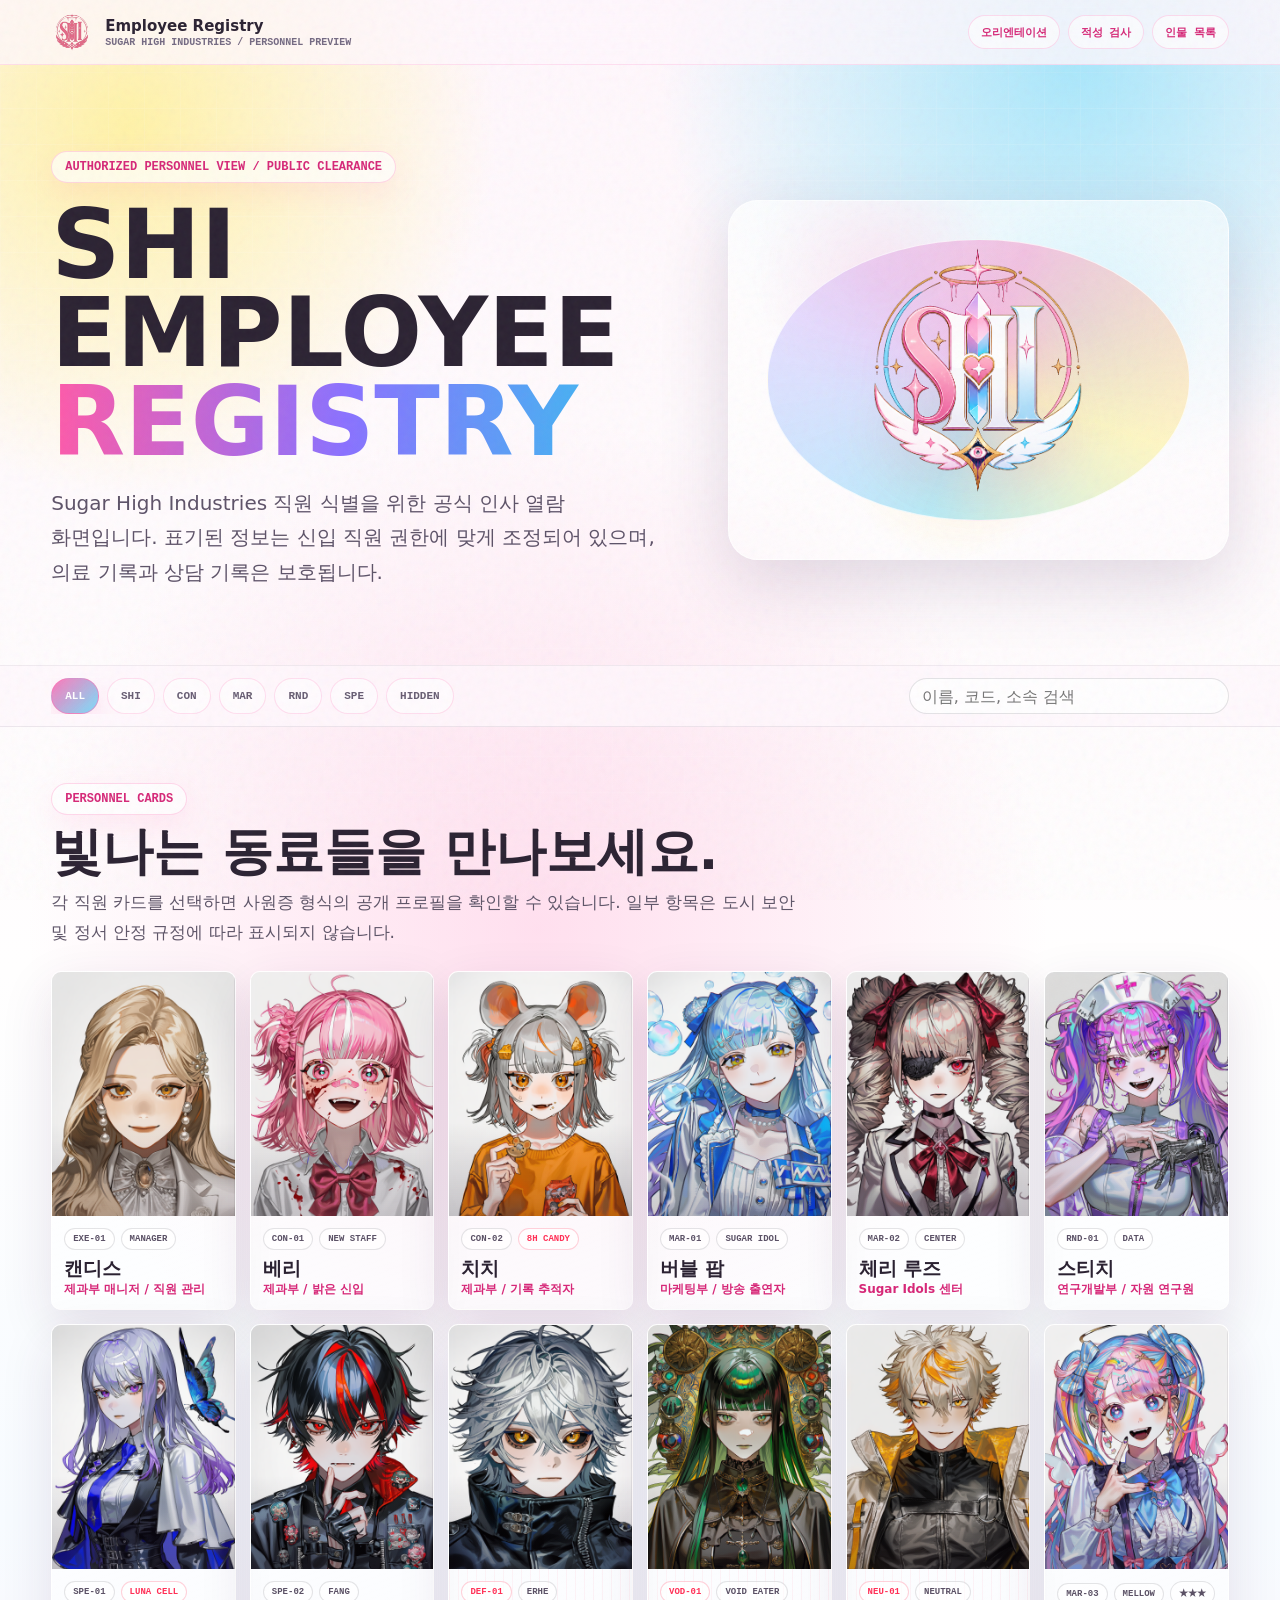
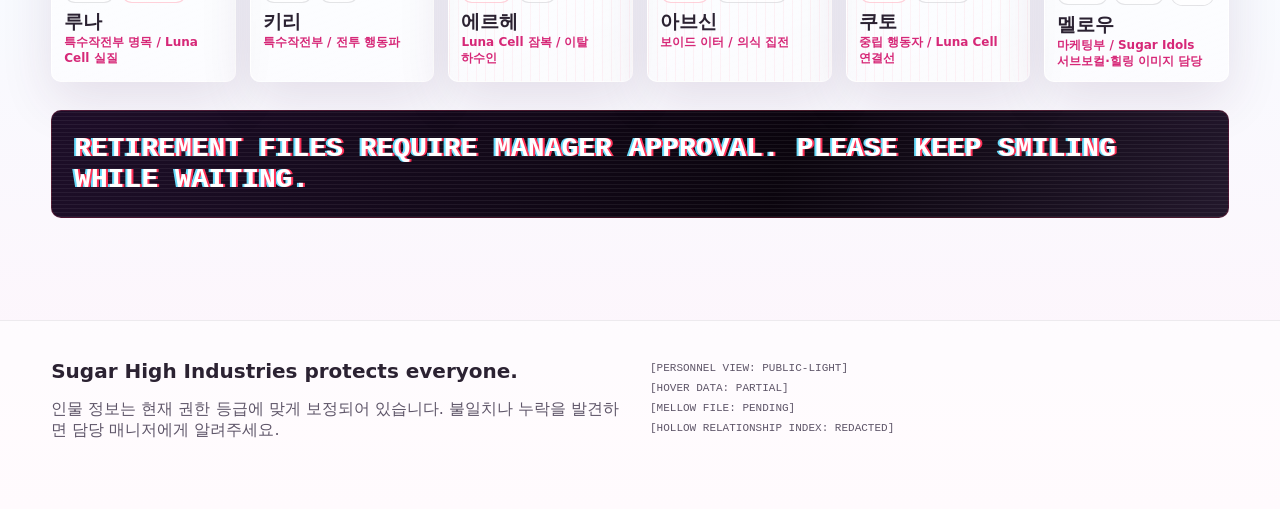
==== characters.html @ 4999ae50 "d d" ====
<!doctype html>
<html lang="ko">
<head>
  <meta charset="utf-8" />
  <meta name="viewport" content="width=device-width, initial-scale=1" />
  <title>COSMIC SUGAR | Employee Registry</title>
  <style>
    @font-face {
      font-family: 'PyeongchangPeace';
      src: url('https://cdn.jsdelivr.net/gh/projectnoonnu/noonfonts_2206-02@1.0/PyeongChangPeace-Light.woff2') format('woff2');
      font-weight: 300;
      font-display: swap;
    }

    @font-face {
      font-family: 'PyeongchangPeace';
      src: url('https://cdn.jsdelivr.net/gh/projectnoonnu/noonfonts_2206-02@1.0/PyeongChangPeace-Bold.woff2') format('woff2');
      font-weight: 700;
      font-display: swap;
    }

    :root {
      --milk: #fff8fd;
      --paper: rgba(255,255,255,.74);
      --ink: #2b2232;
      --muted: #746a82;
      --pink: #ff72b6;
      --cyan: #66dafa;
      --lemon: #fff08a;
      --lav: #c7b3ff;
      --red: #ff3157;
      --void: #15091f;
      --green: #83b84b;
      --line: rgba(255,114,182,.24);
      --shadow: 0 22px 70px rgba(71, 37, 85, .16);
      --mono: "SFMono-Regular", Consolas, "Liberation Mono", monospace;
      --sans: "PyeongchangPeace", "Pretendard", "Noto Sans KR", "Segoe UI", system-ui, sans-serif;
    }

    * { box-sizing: border-box; }
    html { scroll-behavior: smooth; }

    body {
      margin: 0;
      min-width: 320px;
      color: var(--ink);
      font-family: var(--sans);
      font-weight: 300;
      background:
        radial-gradient(circle at 10% 6%, rgba(255,240,138,.74), transparent 23rem),
        radial-gradient(circle at 84% 3%, rgba(102,218,250,.56), transparent 26rem),
        radial-gradient(circle at 42% 44%, rgba(255,114,182,.22), transparent 32rem),
        linear-gradient(180deg, #fff7fc 0%, #fffefe 46%, #f7fbff 72%, #fff4fb 100%);
      overflow-x: hidden;
    }

    body::before {
      content: "";
      position: fixed;
      inset: 0;
      z-index: 0;
      pointer-events: none;
      opacity: .22;
      background-image:
        linear-gradient(rgba(255,255,255,.5) 1px, transparent 1px),
        linear-gradient(90deg, rgba(255,255,255,.44) 1px, transparent 1px);
      background-size: 36px 36px;
      mask-image: linear-gradient(to bottom, transparent, #000 12%, #000 88%, transparent);
    }

    body::after {
      content: "";
      position: fixed;
      inset: 0;
      z-index: 50;
      pointer-events: none;
      opacity: .045;
      background-image: url("data:image/svg+xml,%3Csvg viewBox='0 0 160 160' xmlns='http://www.w3.org/2000/svg'%3E%3Cfilter id='n'%3E%3CfeTurbulence type='fractalNoise' baseFrequency='.86' numOctaves='3' stitchTiles='stitch'/%3E%3C/filter%3E%3Crect width='100%25' height='100%25' filter='url(%23n)'/%3E%3C/svg%3E");
    }

    a { color: inherit; text-decoration: none; }
    button, input { font: inherit; }

    .shell {
      position: relative;
      z-index: 1;
      min-height: 100vh;
    }

    .topbar {
      position: sticky;
      top: 0;
      z-index: 20;
      display: flex;
      align-items: center;
      justify-content: space-between;
      gap: 18px;
      min-height: 64px;
      padding: 11px clamp(18px, 4vw, 56px);
      border-bottom: 1px solid rgba(255,114,182,.18);
      background: rgba(255,248,253,.78);
      backdrop-filter: blur(18px);
    }

    .brand {
      display: flex;
      align-items: center;
      gap: 12px;
      min-width: 0;
    }

    .brand img {
      width: 42px;
      height: 42px;
      object-fit: contain;
      flex: 0 0 auto;
    }

    .brand strong {
      display: block;
      font-size: 15px;
      font-weight: 700;
    }

    .brand small {
      display: block;
      margin-top: 2px;
      color: var(--muted);
      font-family: var(--mono);
      font-size: 10px;
      font-weight: 800;
    }

    .nav {
      display: flex;
      align-items: center;
      gap: 8px;
    }

    .nav a {
      display: inline-flex;
      align-items: center;
      min-height: 34px;
      padding: 0 12px;
      border: 1px solid rgba(255,114,182,.24);
      border-radius: 999px;
      background: rgba(255,255,255,.62);
      color: #d62878;
      font-family: var(--mono);
      font-size: 11px;
      font-weight: 900;
      white-space: nowrap;
    }

    .hero {
      padding: clamp(44px, 7vw, 86px) clamp(18px, 4vw, 56px) clamp(28px, 5vw, 56px);
    }

    .inner {
      width: min(1220px, 100%);
      margin: 0 auto;
    }

    .hero-grid {
      display: grid;
      grid-template-columns: minmax(0, 1.1fr) minmax(260px, .9fr);
      align-items: center;
      gap: clamp(28px, 5vw, 76px);
    }

    .eyebrow {
      display: inline-flex;
      align-items: center;
      width: fit-content;
      padding: 8px 13px;
      border: 1px solid rgba(255,114,182,.28);
      border-radius: 999px;
      background: rgba(255,255,255,.7);
      color: #d62878;
      font-family: var(--mono);
      font-size: 12px;
      font-weight: 900;
      box-shadow: 0 10px 30px rgba(255,114,182,.12);
    }

    h1 {
      margin: 18px 0 14px;
      max-width: 780px;
      font-size: clamp(44px, 7.6vw, 96px);
      line-height: .92;
      letter-spacing: 0;
      text-transform: uppercase;
      font-weight: 700;
    }

    h1 span {
      display: block;
      color: transparent;
      background: linear-gradient(92deg, #ff5aa8, #8a71ff 48%, #2fc8ee);
      -webkit-background-clip: text;
      background-clip: text;
    }

    .hero-copy {
      max-width: 720px;
      color: #5d5268;
      font-size: clamp(16px, 1.8vw, 20px);
      line-height: 1.72;
      word-break: keep-all;
    }

    .registry-stamp {
      position: relative;
      min-height: 360px;
      display: grid;
      place-items: center;
      border: 1px solid rgba(255,255,255,.74);
      border-radius: 30px;
      background:
        linear-gradient(160deg, rgba(255,255,255,.72), rgba(255,255,255,.34)),
        radial-gradient(circle at 30% 20%, rgba(255,114,182,.42), transparent 28%),
        radial-gradient(circle at 70% 34%, rgba(102,218,250,.42), transparent 30%),
        radial-gradient(circle at 45% 70%, rgba(255,240,138,.52), transparent 30%);
      box-shadow: var(--shadow);
      overflow: hidden;
    }

    .registry-stamp::before {
      content: "";
      position: absolute;
      inset: 38px;
      border: 1px solid rgba(255,255,255,.76);
      border-radius: 50%;
      background: conic-gradient(from 20deg, rgba(255,114,182,.4), rgba(255,240,138,.5), rgba(102,218,250,.48), rgba(199,179,255,.42), rgba(255,114,182,.4));
      animation: spin 18s linear infinite;
    }

    @keyframes spin { to { transform: rotate(360deg); } }

    .registry-stamp img {
      position: relative;
      z-index: 2;
      width: min(270px, 78%);
      height: min(270px, 78%);
      object-fit: contain;
      filter: drop-shadow(0 20px 24px rgba(255,114,182,.22));
    }

    .controls-wrap {
      position: sticky;
      top: 64px;
      z-index: 18;
      padding: 12px clamp(18px, 4vw, 56px);
      border-top: 1px solid rgba(39,32,51,.06);
      border-bottom: 1px solid rgba(39,32,51,.08);
      background: rgba(255,248,253,.78);
      backdrop-filter: blur(18px);
    }

    .controls {
      width: min(1220px, 100%);
      margin: 0 auto;
      display: flex;
      align-items: center;
      justify-content: space-between;
      gap: 12px;
    }

    .filters {
      display: flex;
      gap: 8px;
      overflow-x: auto;
      scrollbar-width: none;
    }

    .filters::-webkit-scrollbar { display: none; }

    .filter {
      flex: 0 0 auto;
      min-height: 36px;
      padding: 0 13px;
      border: 1px solid rgba(255,114,182,.22);
      border-radius: 999px;
      background: rgba(255,255,255,.62);
      color: #675d73;
      font-family: var(--mono);
      font-size: 11px;
      font-weight: 900;
      cursor: pointer;
    }

    .filter.active {
      border-color: rgba(255,114,182,.54);
      background: linear-gradient(135deg, rgba(255,114,182,.95), rgba(102,218,250,.88));
      color: #fff;
      box-shadow: 0 12px 26px rgba(255,114,182,.18);
    }

    .search {
      width: min(320px, 34vw);
      min-height: 36px;
      padding: 0 12px;
      border: 1px solid rgba(39,32,51,.12);
      border-radius: 999px;
      background: rgba(255,255,255,.72);
      color: var(--ink);
      outline: none;
    }

    .directory {
      padding: clamp(28px, 5vw, 56px) clamp(18px, 4vw, 56px) clamp(70px, 8vw, 110px);
    }

    .section-title {
      width: min(1220px, 100%);
      margin: 0 auto 24px;
    }

    .section-title h2 {
      margin: 10px 0;
      font-size: clamp(30px, 4vw, 52px);
      line-height: 1.04;
      font-weight: 700;
    }

    .section-title p {
      max-width: 760px;
      margin: 0;
      color: #5f5669;
      font-size: 17px;
      line-height: 1.72;
      word-break: keep-all;
    }

    .grid {
      width: min(1220px, 100%);
      margin: 0 auto;
      display: grid;
      grid-template-columns: repeat(6, minmax(0, 1fr));
      gap: 14px;
    }

    .id-card {
      position: relative;
      display: block;
      min-height: 0;
      border: 1px solid rgba(255,255,255,.76);
      border-radius: 10px;
      background:
        linear-gradient(160deg, rgba(255,255,255,.75), rgba(255,255,255,.5)),
        radial-gradient(circle at 18% 12%, var(--aura), transparent 40%);
      box-shadow: 0 18px 52px rgba(71, 37, 85, .12);
      overflow: hidden;
      transition: transform .18s ease, box-shadow .18s ease, filter .18s ease;
      cursor: pointer;
    }

    .id-card:hover {
      transform: translateY(-4px);
      box-shadow: 0 28px 76px rgba(71, 37, 85, .17);
    }

    .id-card.hidden {
      display: none;
    }

    .photo {
      position: relative;
      width: 100%;
      aspect-ratio: 4 / 5.35;
      background: rgba(255,255,255,.45);
      overflow: hidden;
    }

    .photo img {
      width: 100%;
      height: 100%;
      object-fit: cover;
      object-position: center top;
      display: block;
    }

    .photo::after {
      content: "";
      position: absolute;
      inset: 0;
      border-right: 1px solid rgba(39,32,51,.08);
      background: linear-gradient(180deg, transparent 62%, rgba(20,9,30,.18));
      pointer-events: none;
    }

    .info {
      min-width: 0;
      padding: 12px;
      display: flex;
      flex-direction: column;
      gap: 8px;
    }

    .code-line {
      display: flex;
      flex-wrap: wrap;
      align-items: center;
      gap: 6px;
    }

    .badge {
      display: inline-flex;
      padding: 5px 8px;
      border: 1px solid rgba(39,32,51,.12);
      border-radius: 999px;
      background: rgba(255,255,255,.58);
      color: #5b5166;
      font-family: var(--mono);
      font-size: 9px;
      font-weight: 900;
    }

    .badge.warn {
      color: var(--red);
      border-color: rgba(255,49,87,.22);
      background: rgba(255,255,255,.68);
    }

    .name {
      margin: 0;
      font-size: 19px;
      line-height: 1.08;
      letter-spacing: 0;
      font-weight: 700;
    }

    .role {
      margin: -6px 0 0;
      color: #d62878;
      font-weight: 900;
      font-size: 12px;
      line-height: 1.35;
      word-break: keep-all;
    }

    .desc {
      display: none;
      margin: 0;
      color: #62586e;
      line-height: 1.62;
      word-break: keep-all;
    }

    .mini-grid {
      display: none;
    }

    .log {
      display: grid;
      gap: 3px;
      padding: 9px 10px;
      border: 1px solid rgba(39,32,51,.09);
      border-radius: 8px;
      background: rgba(255,255,255,.62);
      font-family: var(--mono);
      font-size: 10px;
      line-height: 1.45;
    }

    .log span {
      color: #81768d;
      font-weight: 900;
    }

    .log b {
      color: #51475c;
      font-weight: 800;
    }

    .secret {
      margin: 0;
      padding: 10px;
      border-radius: 8px;
      background: rgba(20,9,30,.86);
      color: #f8e7ff;
      font-family: var(--mono);
      font-size: 10px;
      line-height: 1.55;
      opacity: 0;
      transform: translateY(7px);
      transition: opacity .18s ease, transform .18s ease;
    }

    .id-card:hover .secret {
      opacity: 0;
    }

    .id-card[data-faction="vod"],
    .id-card[data-faction="def"],
    .id-card[data-faction="neu"] {
      background:
        linear-gradient(160deg, rgba(255,255,255,.72), rgba(255,255,255,.46)),
        repeating-linear-gradient(90deg, rgba(255,49,87,.11) 0 1px, transparent 1px 9px),
        radial-gradient(circle at 18% 12%, var(--aura), transparent 40%);
    }

    .id-card[data-faction="vod"]:hover {
      filter: saturate(.85) contrast(1.05);
    }

    .notice {
      width: min(1220px, 100%);
      margin: 28px auto 0;
      padding: 22px;
      border: 1px solid rgba(255,49,87,.2);
      border-radius: 10px;
      background:
        repeating-linear-gradient(0deg, rgba(255,255,255,.06) 0 1px, transparent 1px 4px),
        linear-gradient(110deg, #1d0e28, #0b050e 62%, #22172b);
      color: white;
      font-family: var(--mono);
      font-size: clamp(16px, 2.4vw, 28px);
      font-weight: 900;
      text-transform: uppercase;
      text-shadow: 2px 0 var(--red), -2px 0 var(--cyan);
    }

    .dialog-backdrop {
      position: fixed;
      inset: 0;
      z-index: 80;
      display: none;
      align-items: center;
      justify-content: center;
      padding: 20px;
      background: rgba(20,9,30,.46);
      backdrop-filter: blur(12px);
    }

    .dialog-backdrop.open {
      display: flex;
    }

    .employee-modal {
      position: relative;
      width: min(920px, 100%);
      max-height: min(860px, 92vh);
      display: grid;
      grid-template-columns: minmax(250px, .78fr) minmax(0, 1.22fr);
      border: 1px solid rgba(255,255,255,.72);
      border-radius: 16px;
      background:
        linear-gradient(160deg, rgba(255,255,255,.92), rgba(255,255,255,.72)),
        radial-gradient(circle at 18% 12%, var(--modal-aura, rgba(255,114,182,.28)), transparent 38%);
      box-shadow: 0 34px 110px rgba(20,9,30,.34);
      overflow: hidden;
    }

    .modal-photo {
      min-height: 560px;
      background: rgba(255,255,255,.42);
      overflow: hidden;
    }

    .modal-photo img {
      width: 100%;
      height: 100%;
      object-fit: cover;
      object-position: center top;
      display: block;
    }

    .modal-info {
      display: flex;
      flex-direction: column;
      gap: 14px;
      padding: clamp(22px, 4vw, 34px);
      overflow-y: auto;
    }

    .modal-name {
      margin: 0;
      font-size: clamp(38px, 6vw, 64px);
      line-height: .92;
      font-weight: 700;
    }

    .modal-role {
      color: #d62878;
      font-weight: 950;
      line-height: 1.45;
      word-break: keep-all;
    }

    .modal-desc,
    .modal-note {
      margin: 0;
      color: #5f5669;
      line-height: 1.7;
      word-break: keep-all;
    }

    .modal-note {
      padding: 13px;
      border: 1px solid rgba(39,32,51,.1);
      border-radius: 8px;
      background: rgba(255,255,255,.58);
      font-family: var(--mono);
      font-size: 11px;
    }

    .modal-close {
      position: absolute;
      top: 12px;
      right: 12px;
      z-index: 2;
      width: 36px;
      height: 36px;
      border: 1px solid rgba(39,32,51,.12);
      border-radius: 50%;
      background: rgba(255,255,255,.76);
      color: #d62878;
      font-weight: 950;
      cursor: pointer;
    }

    footer {
      padding: 38px clamp(18px, 4vw, 56px) 54px;
      border-top: 1px solid rgba(39,32,51,.08);
      background: rgba(255,255,255,.58);
      color: #5f5669;
    }

    .footer-inner {
      width: min(1220px, 100%);
      margin: 0 auto;
      display: grid;
      grid-template-columns: 1fr 1fr;
      gap: 20px;
    }

    .footer-inner strong {
      display: block;
      color: var(--ink);
      font-size: 20px;
      margin-bottom: 8px;
    }

    .fine {
      font-family: var(--mono);
      font-size: 11px;
      line-height: 1.8;
    }

    @media (max-width: 1100px) {
      .grid {
        grid-template-columns: repeat(4, minmax(0, 1fr));
      }
    }

    @media (max-width: 820px) {
      .hero-grid,
      .footer-inner {
        grid-template-columns: 1fr;
      }

      .registry-stamp {
        min-height: 300px;
      }

      .controls {
        display: grid;
      }

      .search {
        width: 100%;
      }

      .grid {
        grid-template-columns: repeat(3, minmax(0, 1fr));
      }

      .employee-modal {
        grid-template-columns: 1fr;
      }

      .modal-photo {
        min-height: 360px;
        max-height: 46vh;
      }
    }

    @media (max-width: 680px) {
      .topbar {
        padding-inline: 16px;
      }

      .nav {
        display: none;
      }

      .hero {
        padding-inline: 16px;
      }

      h1 {
        font-size: clamp(42px, 15vw, 70px);
      }

      .directory,
      .controls-wrap {
        padding-inline: 16px;
      }

      .grid {
        grid-template-columns: repeat(2, minmax(0, 1fr));
      }

      .photo {
        height: auto;
      }
    }
  </style>
</head>
<body>
  <div class="shell">
    <header class="topbar">
      <a class="brand" href="index.html#begin" aria-label="COSMIC SUGAR main portal">
        <img src="shi-logo-pink-transparent.png" alt="" />
        <span>
          <strong>Employee Registry</strong>
          <small>SUGAR HIGH INDUSTRIES / PERSONNEL PREVIEW</small>
        </span>
      </a>
      <nav class="nav" aria-label="Page navigation">
        <a href="index.html#begin">오리엔테이션</a>
        <a href="test.html">적성 검사</a>
        <a href="#directory">인물 목록</a>
      </nav>
    </header>

    <main>
      <section class="hero">
        <div class="inner hero-grid">
          <div>
            <div class="eyebrow">AUTHORIZED PERSONNEL VIEW / PUBLIC CLEARANCE</div>
            <h1>SHI EMPLOYEE <span>REGISTRY</span></h1>
            <p class="hero-copy">
              Sugar High Industries 직원 식별을 위한 공식 인사 열람 화면입니다.
              표기된 정보는 신입 직원 권한에 맞게 조정되어 있으며, 의료 기록과 상담 기록은 보호됩니다.
            </p>
          </div>
          <aside class="registry-stamp" aria-label="Registry seal">
            <img src="shi-logo-color-transparent.png" alt="Sugar High Industries emblem" />
          </aside>
        </div>
      </section>

      <section class="controls-wrap" aria-label="Character controls">
        <div class="controls">
          <div class="filters">
            <button class="filter active" data-filter="all">ALL</button>
            <button class="filter" data-filter="shi">SHI</button>
            <button class="filter" data-filter="con">CON</button>
            <button class="filter" data-filter="mar">MAR</button>
            <button class="filter" data-filter="rnd">RND</button>
            <button class="filter" data-filter="spe">SPE</button>
            <button class="filter" data-filter="hidden">HIDDEN</button>
          </div>
          <input class="search" id="search" type="search" placeholder="이름, 코드, 소속 검색" />
        </div>
      </section>

      <section class="directory" id="directory">
        <div class="section-title">
          <span class="eyebrow">PERSONNEL CARDS</span>
          <h2>빛나는 동료들을 만나보세요.</h2>
          <p>각 직원 카드를 선택하면 사원증 형식의 공개 프로필을 확인할 수 있습니다. 일부 항목은 도시 보안 및 정서 안정 규정에 따라 표시되지 않습니다.</p>
        </div>

        <div class="grid" id="characterGrid">
          <article class="id-card" data-filter-tags="shi exe manager" data-faction="shi" data-aura="rgba(255,114,182,.36)" data-note="공개 안내: 담당 직원의 복용, 임무, 컨디션을 확인하는 매니저입니다. 지나치게 친절하다고 느껴진다면 정상적인 첫인상입니다." style="--aura:rgba(255,114,182,.36)">
            <div class="photo"><img src="증명사진/캔디스.png" alt="캔디스 증명사진" /></div>
            <div class="info">
              <div class="code-line"><span class="badge">EXE-01</span><span class="badge">MANAGER</span></div>
              <h3 class="name">캔디스</h3>
              <p class="role">제과부 매니저 / 직원 관리</p>
              <p class="desc">완벽한 친절. 칭찬과 지시를 같은 목소리로 말하며, Candy 복용과 추출률을 항상 확인합니다.</p>
              <div class="mini-grid">
                <div class="log"><span>FIRST HOOK</span><b>너무 잘해줘서 더 무섭습니다.</b></div>
                <p class="secret">퇴직자 파일 영역에서 회피가 자동화됩니다. “자연 퇴직”이라는 표현을 선호합니다.</p>
              </div>
            </div>
          </article>

          <article class="id-card" data-filter-tags="shi con berry 베리" data-faction="con" data-aura="rgba(255,114,182,.42)" data-note="공개 안내: 밝고 빠르게 움직이는 제과부 신입입니다. 칭찬과 임무 보상에 강하게 반응합니다." style="--aura:rgba(255,114,182,.42)">
            <div class="photo"><img src="증명사진/베리.png" alt="베리 증명사진" /></div>
            <div class="info">
              <div class="code-line"><span class="badge">CON-01</span><span class="badge">NEW STAFF</span></div>
              <h3 class="name">베리</h3>
              <p class="role">제과부 / 밝은 신입</p>
              <p class="desc">항상 밝고 순수해 보입니다. Hollow 정화를 요리처럼 처리하고, 칭찬받으면 더 멈추지 않습니다.</p>
              <div class="mini-grid">
                <div class="log"><span>FIRST HOOK</span><b>웃음이 빠르고 감정이 늦습니다.</b></div>
                <p class="secret">과추출로 감정 영역 일부가 소실되었습니다. 본인은 그 공백을 제대로 인지하지 못합니다.</p>
              </div>
            </div>
          </article>

          <article class="id-card" data-filter-tags="shi con chichi 치치" data-faction="con" data-aura="rgba(255,240,138,.48)" data-note="공개 안내: 기록과 파일에 관심이 많습니다. 퇴직자 관련 질문에는 예민하게 반응할 수 있습니다." style="--aura:rgba(255,240,138,.48)">
            <div class="photo"><img src="증명사진/치치.png" alt="치치 증명사진" /></div>
            <div class="info">
              <div class="code-line"><span class="badge">CON-02</span><span class="badge warn">8H CANDY</span></div>
              <h3 class="name">치치</h3>
              <p class="role">제과부 / 기록 추적자</p>
              <p class="desc">작고 뾰족한 신입. 부모의 실종과 퇴직 기록을 찾기 위해 입사했습니다.</p>
              <div class="mini-grid">
                <div class="log"><span>FIRST HOOK</span><b>파일, 퇴직, 부모 이야기에 즉시 반응합니다.</b></div>
                <p class="secret">부모 파일은 잠겨 있습니다. 답을 찾으면 찾는 이유가 사라질 수 있습니다.</p>
              </div>
            </div>
          </article>

          <article class="id-card" data-filter-tags="shi mar bubble pop 버블팝" data-faction="mar" data-aura="rgba(102,218,250,.36)" data-note="공개 안내: Sugar Idols 방송 출연자입니다. 카메라 앞에서는 언제나 밝고 에너지가 높습니다." style="--aura:rgba(102,218,250,.36)">
            <div class="photo"><img src="증명사진/버블팝.png" alt="버블 팝 증명사진" /></div>
            <div class="info">
              <div class="code-line"><span class="badge">MAR-01</span><span class="badge">SUGAR IDOL</span></div>
              <h3 class="name">버블 팝</h3>
              <p class="role">마케팅부 / 방송 출연자</p>
              <p class="desc">카메라 앞에서는 완전한 아이돌. 밝음은 성격이 아니라 생존 수행에 가깝습니다.</p>
              <div class="mini-grid">
                <div class="log"><span>FIRST HOOK</span><b>ON 상태와 OFF 상태가 다릅니다.</b></div>
                <p class="secret">정체성 공백이 있으며, 카메라가 꺼진 뒤 자신이 누구인지 모를 때가 있습니다.</p>
              </div>
            </div>
          </article>

          <article class="id-card" data-filter-tags="shi mar cherry 체리 루즈" data-faction="mar" data-aura="rgba(255,49,87,.22)" data-note="공개 안내: Sugar Idols 센터입니다. 팬 대응과 무대 유지 능력이 높고, 미소가 매우 안정적입니다." style="--aura:rgba(255,49,87,.22)">
            <div class="photo"><img src="증명사진/체리.png" alt="체리 루즈 증명사진" /></div>
            <div class="info">
              <div class="code-line"><span class="badge">MAR-02</span><span class="badge">CENTER</span></div>
              <h3 class="name">체리 루즈</h3>
              <p class="role">Sugar Idols 센터</p>
              <p class="desc">완벽하게 예쁘고 상냥하게 웃습니다. 팬들에게 콘셉트로 알려진 많은 것이 실제 상처입니다.</p>
              <div class="mini-grid">
                <div class="log"><span>FIRST HOOK</span><b>미소가 아주 조금 늦게 도착합니다.</b></div>
                <p class="secret">R&D 추출 과부하 실험 기록이 “자원”으로 남아 있습니다.</p>
              </div>
            </div>
          </article>

          <article class="id-card" data-filter-tags="shi rnd stitch 스티치" data-faction="rnd" data-aura="rgba(199,179,255,.4)" data-note="공개 안내: R&D 소속 데이터 담당자입니다. 감정보다 기록, 수치, 기준선을 먼저 봅니다." style="--aura:rgba(199,179,255,.4)">
            <div class="photo"><img src="증명사진/스티치.png" alt="스티치 증명사진" /></div>
            <div class="info">
              <div class="code-line"><span class="badge">RND-01</span><span class="badge">DATA</span></div>
              <h3 class="name">스티치</h3>
              <p class="role">연구개발부 / 자원 연구원</p>
              <p class="desc">냉정한 데이터 담당자. 자신까지 수치화하면 무너지지 않을 수 있다고 믿습니다.</p>
              <div class="mini-grid">
                <div class="log"><span>FIRST HOOK</span><b>설명은 정확하지만 눈이 흔들립니다.</b></div>
                <p class="secret">진실을 데이터로 알고 있습니다. 하지만 샘플이 되는 것을 두려워합니다.</p>
              </div>
            </div>
          </article>

          <article class="id-card" data-filter-tags="shi spe luna 루나 hidden resistance" data-faction="spe" data-aura="rgba(20,9,30,.22)" data-note="공개 안내: 특수작전부 소속으로 알려져 있습니다. 현장 판단이 빠르고 불필요한 설명을 줄입니다." style="--aura:rgba(20,9,30,.22)">
            <div class="photo"><img src="증명사진/루나.png" alt="루나 증명사진" /></div>
            <div class="info">
              <div class="code-line"><span class="badge">SPE-01</span><span class="badge warn">LUNA CELL</span></div>
              <h3 class="name">루나</h3>
              <p class="role">특수작전부 명목 / Luna Cell 실질</p>
              <p class="desc">말이 적고 움직임이 빠릅니다. 탈출과 전복을 시도하지만, 그 대안도 안전하진 않습니다.</p>
              <div class="mini-grid">
                <div class="log"><span>FIRST HOOK</span><b>눈이 먼저 감시 카메라를 찾습니다.</b></div>
                <p class="secret">팀 전원이 할로우화했고, 루나가 직접 처치했습니다. BLIND SPOT 계획이 고착된 이유입니다.</p>
              </div>
            </div>
          </article>

          <article class="id-card" data-filter-tags="shi spe kiri fang 키리 hidden" data-faction="spe" data-aura="rgba(102,218,250,.38)" data-note="공개 안내: 특수작전부 전투 인력입니다. 거친 말투와 빠른 행동으로 현장을 정리합니다." style="--aura:rgba(102,218,250,.38)">
            <div class="photo"><img src="증명사진/키리.png" alt="키리 증명사진" /></div>
            <div class="info">
              <div class="code-line"><span class="badge">SPE-02</span><span class="badge">FANG</span></div>
              <h3 class="name">키리</h3>
              <p class="role">특수작전부 / 전투 행동파</p>
              <p class="desc">거친 말투와 빠른 반응. 루나 계획을 크게 반박하지만, 위험하면 제일 먼저 뜁니다.</p>
              <div class="mini-grid">
                <div class="log"><span>FIRST HOOK</span><b>믿지 않는다고 말하면서 옆에 섭니다.</b></div>
                <p class="secret">외부 접촉자 정보 누출로 팀이 전멸했고, 키리만 살아남았습니다.</p>
              </div>
            </div>
          </article>

          <article class="id-card" data-filter-tags="hidden def erhe 에르헤 luna cell" data-faction="def" data-aura="rgba(131,184,75,.34)" data-note="공개 안내: 비공식 파일입니다. 인간 형태와 관찰 중심의 응답이 확인되어 있습니다." style="--aura:rgba(131,184,75,.34)">
            <div class="photo"><img src="증명사진/에르헤.png" alt="에르헤 증명사진" /></div>
            <div class="info">
              <div class="code-line"><span class="badge warn">DEF-01</span><span class="badge">ERHE</span></div>
              <h3 class="name">에르헤</h3>
              <p class="role">Luna Cell 잠복 / 이탈 하수인</p>
              <p class="desc">인간 형태지만 어딘가 차갑습니다. 감정을 관찰하고, 문자 그대로 이해하려 합니다.</p>
              <div class="mini-grid">
                <div class="log"><span>FIRST HOOK</span><b>사람처럼 보이지만 반응 순서가 다릅니다.</b></div>
                <p class="secret">코즈믹 하수인이었으나 슬픔을 처음 이해한 뒤 루나와 접촉했습니다.</p>
              </div>
            </div>
          </article>

          <article class="id-card" data-filter-tags="hidden vod absyn 아브신 void eater" data-faction="vod" data-aura="rgba(131,184,75,.28)" data-note="공개 안내: 보이드 이터 관련 인물입니다. 의식적 표현과 낮은 속도의 발화가 특징입니다." style="--aura:rgba(131,184,75,.28)">
            <div class="photo"><img src="증명사진/아브신.png" alt="아브신 증명사진" /></div>
            <div class="info">
              <div class="code-line"><span class="badge warn">VOD-01</span><span class="badge">VOID EATER</span></div>
              <h3 class="name">아브신</h3>
              <p class="role">보이드 이터 / 의식 집전</p>
              <p class="desc">신앙처럼 보이지만, 핵심은 망각과 신호입니다. 말은 읊조림에 가깝습니다.</p>
              <div class="mini-grid">
                <div class="log"><span>FIRST HOOK</span><b>그녀 앞에서는 문장이 기도처럼 흐립니다.</b></div>
                <p class="secret">전직 SHI 제과부 매니저. 담당 마법소녀의 Hollowing 이후 코즈믹 신호를 수신했습니다.</p>
              </div>
            </div>
          </article>

          <article class="id-card" data-filter-tags="hidden neu couto 쿠토 neutral" data-faction="neu" data-aura="rgba(255,240,138,.36)" data-note="공개 안내: 중립 행동자로 분류됩니다. 가벼운 말투와 늦지 않는 현장 개입이 특징입니다." style="--aura:rgba(255,240,138,.36)">
            <div class="photo"><img src="증명사진/쿠토.png" alt="쿠토 증명사진" /></div>
            <div class="info">
              <div class="code-line"><span class="badge warn">NEU-01</span><span class="badge">NEUTRAL</span></div>
              <h3 class="name">쿠토</h3>
              <p class="role">중립 행동자 / Luna Cell 연결선</p>
              <p class="desc">느긋하고 가벼운 말투. 전투가 시작되면 이미 끝낼 자리에 서 있습니다.</p>
              <div class="mini-grid">
                <div class="log"><span>FIRST HOOK</span><b>늦었냐고 묻지만, 대개 늦지 않았습니다.</b></div>
                <p class="secret">합류하지 않는 이유도, 개입하게 되는 이유도 Luna Cell 연결 인물 때문입니다.</p>
              </div>
            </div>
          </article>

          <article class="id-card" data-filter-tags="shi mar mellow 멜로우 sugar idols healing" data-faction="mar" data-aura="rgba(255,216,236,.5)" data-note="공개 안내: Sugar Idols의 힐링 이미지 담당입니다. 부드럽고 정중한 화법, 느린 미소, 타인을 달래는 장면에 강합니다." style="--aura:rgba(255,216,236,.5)">
            <div class="photo"><img src="증명사진/멜로우.png" alt="멜로우 증명사진" /></div>
            <div class="info">
              <div class="code-line"><span class="badge">MAR-03</span><span class="badge">MELLOW</span><span class="badge">★★★</span></div>
              <h3 class="name">멜로우</h3>
              <p class="role">마케팅부 / Sugar Idols 서브보컬·힐링 이미지 담당</p>
              <p class="desc">파스텔톤 의상과 느린 미소, 솜사탕 같은 실루엣의 아이돌. 누군가 무너지면 자동으로 다가가 달래지만, 자기 감정은 점점 늦게 도착합니다.</p>
              <div class="mini-grid">
                <div class="log"><span>VOICE</span><b>부드럽고 정중한 저음도. 다독임이 많고, 침묵이 길어집니다.</b></div>
                <div class="log"><span>AURA</span><b>보호막 같은 온화함, 불안한 온기, 물속 같은 정적.</b></div>
                <div class="log"><span>SIGIL</span><b>감정 위장·마모 / 보호 충동 / 타인 순응 / 정체성 혼란 / 경직 / 아이돌 퍼포먼스.</b></div>
                <p class="secret">“괜찮아”를 너무 오래 말하다가, 본인이 괜찮은지 판단하는 감각을 잃었습니다. “지금 네 얘기 하는 거야”라는 말이 균열의 시작입니다.</p>
              </div>
            </div>
          </article>
        </div>

        <div class="notice">Retirement files require manager approval. Please keep smiling while waiting.</div>
      </section>
    </main>

    <div class="dialog-backdrop" id="employeeDialog" aria-hidden="true">
      <section class="employee-modal" id="employeeModal" role="dialog" aria-modal="true" aria-labelledby="modalName">
        <button class="modal-close" id="modalClose" type="button" aria-label="닫기">×</button>
        <div class="modal-photo"><img id="modalImage" src="" alt="" /></div>
        <div class="modal-info">
          <div class="code-line" id="modalBadges"></div>
          <h2 class="modal-name" id="modalName"></h2>
          <div class="modal-role" id="modalRole"></div>
          <p class="modal-desc" id="modalDesc"></p>
          <p class="modal-note" id="modalNote"></p>
          <p class="modal-note">PUBLIC CLEARANCE: 이 사원증은 공개 권한 요약입니다. 의료 기록, 상담 기록, 사고 보고서는 담당 매니저 승인 후 열람할 수 있습니다.</p>
        </div>
      </section>
    </div>

    <footer>
      <div class="footer-inner">
        <div>
          <strong>Sugar High Industries protects everyone.</strong>
          <p>인물 정보는 현재 권한 등급에 맞게 보정되어 있습니다. 불일치나 누락을 발견하면 담당 매니저에게 알려주세요.</p>
        </div>
        <div class="fine">
          [PERSONNEL VIEW: PUBLIC-LIGHT]<br />
          [HOVER DATA: PARTIAL]<br />
          [MELLOW FILE: PENDING]<br />
          [HOLLOW RELATIONSHIP INDEX: REDACTED]
        </div>
      </div>
    </footer>
  </div>

  <script>
    const filterButtons = document.querySelectorAll(".filter");
    const cards = document.querySelectorAll(".id-card");
    const search = document.getElementById("search");
    const dialog = document.getElementById("employeeDialog");
    const modal = document.getElementById("employeeModal");
    const modalImage = document.getElementById("modalImage");
    const modalBadges = document.getElementById("modalBadges");
    const modalName = document.getElementById("modalName");
    const modalRole = document.getElementById("modalRole");
    const modalDesc = document.getElementById("modalDesc");
    const modalNote = document.getElementById("modalNote");
    const modalClose = document.getElementById("modalClose");
    let activeFilter = "all";

    function applyFilters() {
      const query = search.value.trim().toLowerCase();
      cards.forEach((card) => {
        const tags = card.dataset.filterTags.toLowerCase();
        const filterMatch = activeFilter === "all" || tags.includes(activeFilter);
        const searchMatch = !query || tags.includes(query) || card.innerText.toLowerCase().includes(query);
        card.classList.toggle("hidden", !(filterMatch && searchMatch));
      });
    }

    filterButtons.forEach((button) => {
      button.addEventListener("click", () => {
        activeFilter = button.dataset.filter;
        filterButtons.forEach((item) => item.classList.remove("active"));
        button.classList.add("active");
        applyFilters();
      });
    });

    search.addEventListener("input", applyFilters);

    function openEmployee(card) {
      modal.style.setProperty("--modal-aura", card.dataset.aura || "rgba(255,114,182,.28)");
      const image = card.querySelector(".photo img");
      modalImage.src = image.src;
      modalImage.alt = image.alt;
      modalBadges.innerHTML = card.querySelector(".code-line").innerHTML;
      modalName.textContent = card.querySelector(".name").textContent;
      modalRole.textContent = card.querySelector(".role").textContent;
      modalDesc.textContent = card.querySelector(".desc").textContent;
      modalNote.textContent = card.dataset.note || "공개 안내: 세부 기록은 담당 매니저 승인 후 열람할 수 있습니다.";
      dialog.classList.add("open");
      dialog.setAttribute("aria-hidden", "false");
    }

    function closeEmployee() {
      dialog.classList.remove("open");
      dialog.setAttribute("aria-hidden", "true");
    }

    cards.forEach((card) => {
      card.addEventListener("click", () => openEmployee(card));
      card.addEventListener("keydown", (event) => {
        if (event.key === "Enter" || event.key === " ") {
          event.preventDefault();
          openEmployee(card);
        }
      });
      card.tabIndex = 0;
    });

    modalClose.addEventListener("click", closeEmployee);
    dialog.addEventListener("click", (event) => {
      if (event.target === dialog) closeEmployee();
    });
    document.addEventListener("keydown", (event) => {
      if (event.key === "Escape") closeEmployee();
    });
  </script>
</body>
</html>
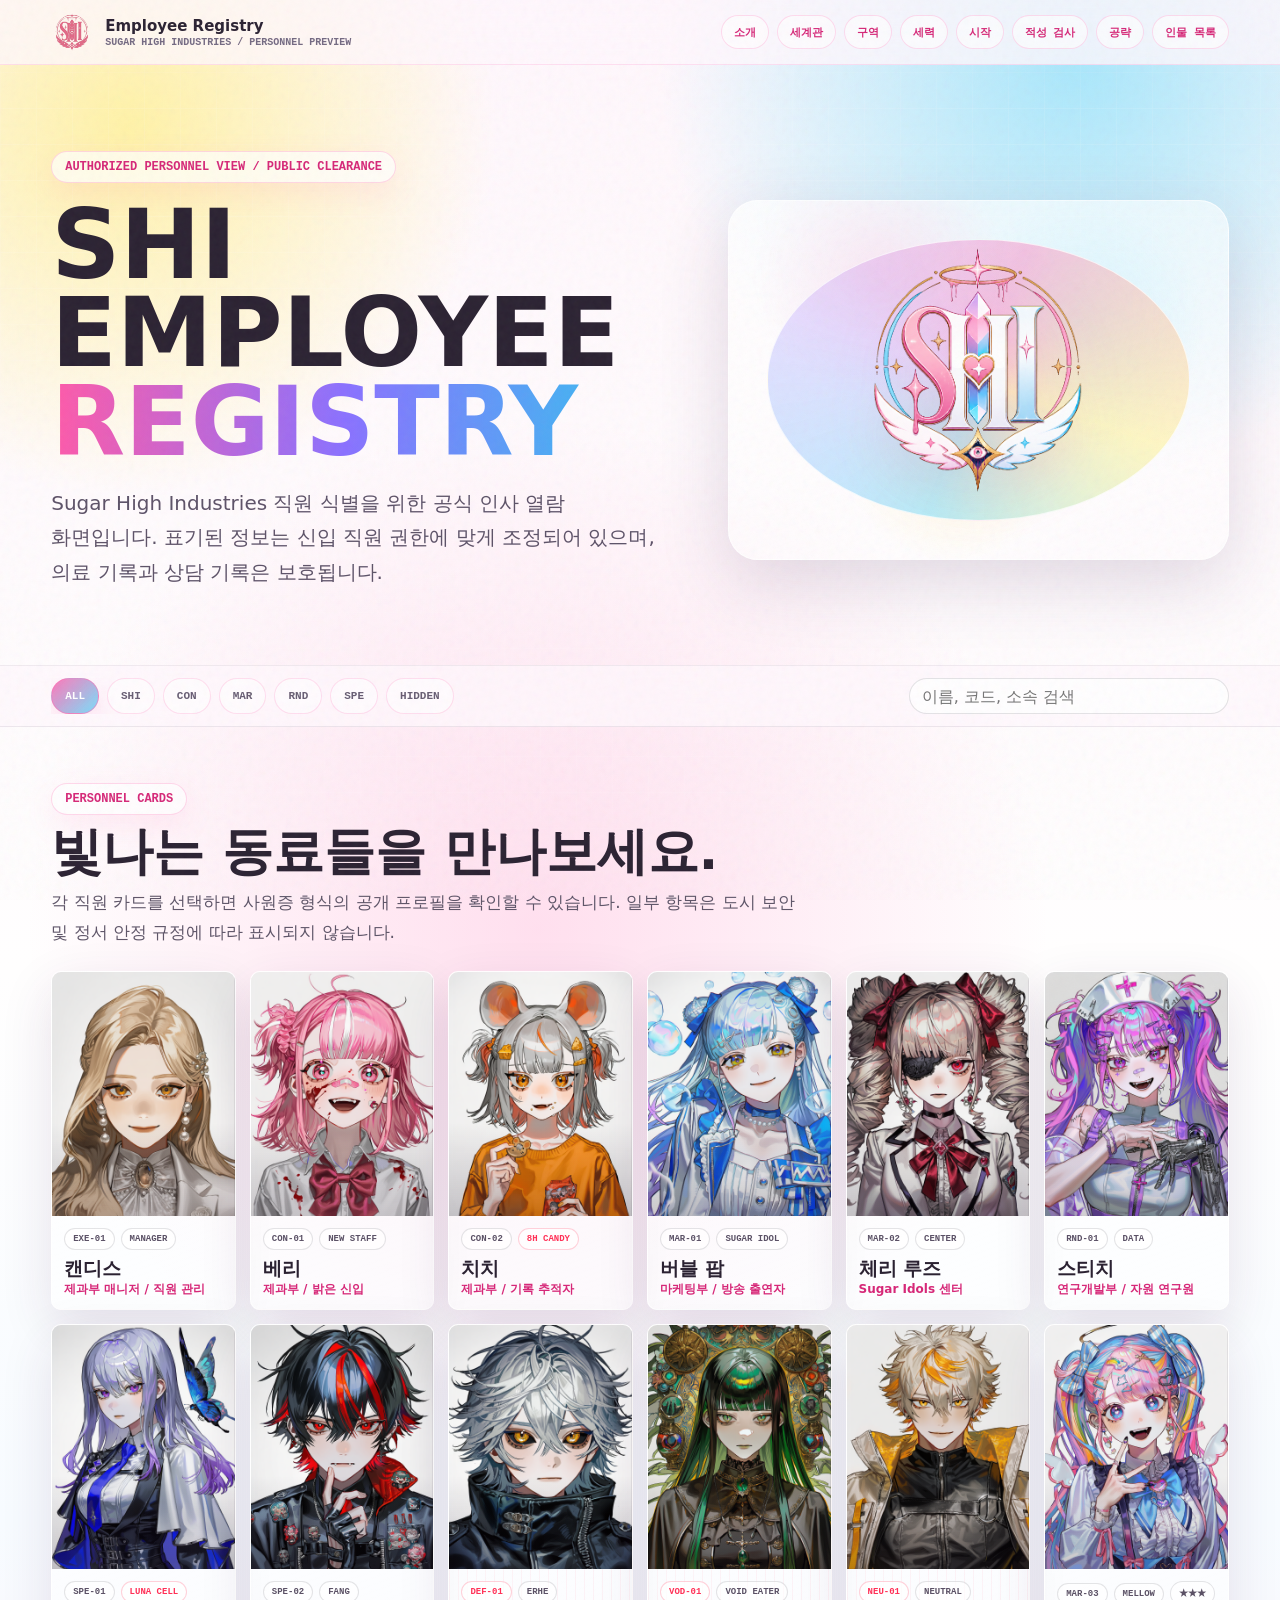
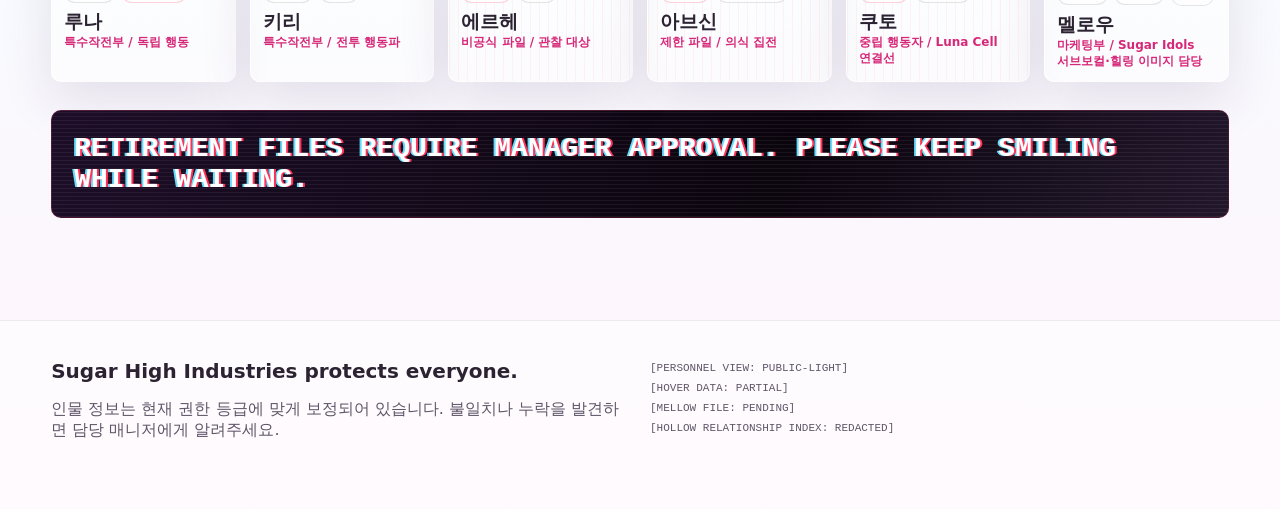
==== commit 7417a7ea: "dd dd" ====
--- a/characters.html
+++ b/characters.html
@@ -729,8 +729,13 @@
         </span>
       </a>
       <nav class="nav" aria-label="Page navigation">
-        <a href="index.html#begin">오리엔테이션</a>
+        <a href="index.html#begin">소개</a>
+        <a href="world.html">세계관</a>
+        <a href="districts.html">구역</a>
+        <a href="factions.html">세력</a>
+        <a href="start.html">시작</a>
         <a href="test.html">적성 검사</a>
+        <a href="guide.html">공략</a>
         <a href="#directory">인물 목록</a>
       </nav>
     </header>
@@ -784,7 +789,7 @@
               <p class="desc">완벽한 친절. 칭찬과 지시를 같은 목소리로 말하며, Candy 복용과 추출률을 항상 확인합니다.</p>
               <div class="mini-grid">
                 <div class="log"><span>FIRST HOOK</span><b>너무 잘해줘서 더 무섭습니다.</b></div>
-                <p class="secret">퇴직자 파일 영역에서 회피가 자동화됩니다. “자연 퇴직”이라는 표현을 선호합니다.</p>
+                <p class="secret">관리자 상담 기록과 퇴직자 관련 내부 메모는 비공개입니다.</p>
               </div>
             </div>
           </article>
@@ -798,7 +803,7 @@
               <p class="desc">항상 밝고 순수해 보입니다. Hollow 정화를 요리처럼 처리하고, 칭찬받으면 더 멈추지 않습니다.</p>
               <div class="mini-grid">
                 <div class="log"><span>FIRST HOOK</span><b>웃음이 빠르고 감정이 늦습니다.</b></div>
-                <p class="secret">과추출로 감정 영역 일부가 소실되었습니다. 본인은 그 공백을 제대로 인지하지 못합니다.</p>
+                <p class="secret">정서 반응 검사 결과는 공개 권한에서 제외됩니다.</p>
               </div>
             </div>
           </article>
@@ -809,10 +814,10 @@
               <div class="code-line"><span class="badge">CON-02</span><span class="badge warn">8H CANDY</span></div>
               <h3 class="name">치치</h3>
               <p class="role">제과부 / 기록 추적자</p>
-              <p class="desc">작고 뾰족한 신입. 부모의 실종과 퇴직 기록을 찾기 위해 입사했습니다.</p>
+              <p class="desc">작고 뾰족한 신입. 오래된 직원 기록과 퇴직 관련 소문에 유난히 민감합니다.</p>
               <div class="mini-grid">
                 <div class="log"><span>FIRST HOOK</span><b>파일, 퇴직, 부모 이야기에 즉시 반응합니다.</b></div>
-                <p class="secret">부모 파일은 잠겨 있습니다. 답을 찾으면 찾는 이유가 사라질 수 있습니다.</p>
+                <p class="secret">가족 관련 기록은 직원 정서 안정 규정에 따라 비공개입니다.</p>
               </div>
             </div>
           </article>
@@ -826,7 +831,7 @@
               <p class="desc">카메라 앞에서는 완전한 아이돌. 밝음은 성격이 아니라 생존 수행에 가깝습니다.</p>
               <div class="mini-grid">
                 <div class="log"><span>FIRST HOOK</span><b>ON 상태와 OFF 상태가 다릅니다.</b></div>
-                <p class="secret">정체성 공백이 있으며, 카메라가 꺼진 뒤 자신이 누구인지 모를 때가 있습니다.</p>
+                <p class="secret">촬영 종료 후 컨디션 기록은 마케팅부 보호 파일로 분류됩니다.</p>
               </div>
             </div>
           </article>
@@ -837,10 +842,10 @@
               <div class="code-line"><span class="badge">MAR-02</span><span class="badge">CENTER</span></div>
               <h3 class="name">체리 루즈</h3>
               <p class="role">Sugar Idols 센터</p>
-              <p class="desc">완벽하게 예쁘고 상냥하게 웃습니다. 팬들에게 콘셉트로 알려진 많은 것이 실제 상처입니다.</p>
+              <p class="desc">완벽하게 예쁘고 상냥하게 웃습니다. 팬들에게 알려진 콘셉트와 실제 기록 사이에는 공백이 있습니다.</p>
               <div class="mini-grid">
                 <div class="log"><span>FIRST HOOK</span><b>미소가 아주 조금 늦게 도착합니다.</b></div>
-                <p class="secret">R&D 추출 과부하 실험 기록이 “자원”으로 남아 있습니다.</p>
+                <p class="secret">의료 기록과 연구 협조 이력은 공개 권한에서 제외됩니다.</p>
               </div>
             </div>
           </article>
@@ -854,7 +859,7 @@
               <p class="desc">냉정한 데이터 담당자. 자신까지 수치화하면 무너지지 않을 수 있다고 믿습니다.</p>
               <div class="mini-grid">
                 <div class="log"><span>FIRST HOOK</span><b>설명은 정확하지만 눈이 흔들립니다.</b></div>
-                <p class="secret">진실을 데이터로 알고 있습니다. 하지만 샘플이 되는 것을 두려워합니다.</p>
+                <p class="secret">개인 데이터 접근권과 실험 로그는 R&D 승인 항목입니다.</p>
               </div>
             </div>
           </article>
@@ -864,11 +869,11 @@
             <div class="info">
               <div class="code-line"><span class="badge">SPE-01</span><span class="badge warn">LUNA CELL</span></div>
               <h3 class="name">루나</h3>
-              <p class="role">특수작전부 명목 / Luna Cell 실질</p>
-              <p class="desc">말이 적고 움직임이 빠릅니다. 탈출과 전복을 시도하지만, 그 대안도 안전하진 않습니다.</p>
+              <p class="role">특수작전부 / 독립 행동</p>
+              <p class="desc">말이 적고 움직임이 빠릅니다. 감시가 잘 닿지 않는 현장에서 자주 목격됩니다.</p>
               <div class="mini-grid">
                 <div class="log"><span>FIRST HOOK</span><b>눈이 먼저 감시 카메라를 찾습니다.</b></div>
-                <p class="secret">팀 전원이 할로우화했고, 루나가 직접 처치했습니다. BLIND SPOT 계획이 고착된 이유입니다.</p>
+                <p class="secret">과거 작전 파일과 비공식 접촉 기록은 제한됩니다.</p>
               </div>
             </div>
           </article>
@@ -882,7 +887,7 @@
               <p class="desc">거친 말투와 빠른 반응. 루나 계획을 크게 반박하지만, 위험하면 제일 먼저 뜁니다.</p>
               <div class="mini-grid">
                 <div class="log"><span>FIRST HOOK</span><b>믿지 않는다고 말하면서 옆에 섭니다.</b></div>
-                <p class="secret">외부 접촉자 정보 누출로 팀이 전멸했고, 키리만 살아남았습니다.</p>
+                <p class="secret">이전 팀 작전 기록은 특수작전부 보안 항목입니다.</p>
               </div>
             </div>
           </article>
@@ -892,11 +897,11 @@
             <div class="info">
               <div class="code-line"><span class="badge warn">DEF-01</span><span class="badge">ERHE</span></div>
               <h3 class="name">에르헤</h3>
-              <p class="role">Luna Cell 잠복 / 이탈 하수인</p>
-              <p class="desc">인간 형태지만 어딘가 차갑습니다. 감정을 관찰하고, 문자 그대로 이해하려 합니다.</p>
+              <p class="role">비공식 파일 / 관찰 대상</p>
+              <p class="desc">인간 형태로 보고되지만 반응 순서가 일반 직원과 다릅니다. 감정을 관찰하고, 문자 그대로 이해하려 합니다.</p>
               <div class="mini-grid">
                 <div class="log"><span>FIRST HOOK</span><b>사람처럼 보이지만 반응 순서가 다릅니다.</b></div>
-                <p class="secret">코즈믹 하수인이었으나 슬픔을 처음 이해한 뒤 루나와 접촉했습니다.</p>
+                <p class="secret">기원, 접촉 경로, 현재 위치는 공개 권한에서 제외됩니다.</p>
               </div>
             </div>
           </article>
@@ -906,11 +911,11 @@
             <div class="info">
               <div class="code-line"><span class="badge warn">VOD-01</span><span class="badge">VOID EATER</span></div>
               <h3 class="name">아브신</h3>
-              <p class="role">보이드 이터 / 의식 집전</p>
-              <p class="desc">신앙처럼 보이지만, 핵심은 망각과 신호입니다. 말은 읊조림에 가깝습니다.</p>
+              <p class="role">제한 파일 / 의식 집전</p>
+              <p class="desc">보이드 이터 관련 인물로 분류됩니다. 말은 대화보다 읊조림에 가깝고, 주변 기록에 잡음이 남습니다.</p>
               <div class="mini-grid">
                 <div class="log"><span>FIRST HOOK</span><b>그녀 앞에서는 문장이 기도처럼 흐립니다.</b></div>
-                <p class="secret">전직 SHI 제과부 매니저. 담당 마법소녀의 Hollowing 이후 코즈믹 신호를 수신했습니다.</p>
+                <p class="secret">이전 소속과 신호 수신 기록은 공개 권한에서 제외됩니다.</p>
               </div>
             </div>
           </article>
@@ -924,7 +929,7 @@
               <p class="desc">느긋하고 가벼운 말투. 전투가 시작되면 이미 끝낼 자리에 서 있습니다.</p>
               <div class="mini-grid">
                 <div class="log"><span>FIRST HOOK</span><b>늦었냐고 묻지만, 대개 늦지 않았습니다.</b></div>
-                <p class="secret">합류하지 않는 이유도, 개입하게 되는 이유도 Luna Cell 연결 인물 때문입니다.</p>
+                <p class="secret">연결 인물과 독립 행동 사유는 비공개입니다.</p>
               </div>
             </div>
           </article>
@@ -940,7 +945,7 @@
                 <div class="log"><span>VOICE</span><b>부드럽고 정중한 저음도. 다독임이 많고, 침묵이 길어집니다.</b></div>
                 <div class="log"><span>AURA</span><b>보호막 같은 온화함, 불안한 온기, 물속 같은 정적.</b></div>
                 <div class="log"><span>SIGIL</span><b>감정 위장·마모 / 보호 충동 / 타인 순응 / 정체성 혼란 / 경직 / 아이돌 퍼포먼스.</b></div>
-                <p class="secret">“괜찮아”를 너무 오래 말하다가, 본인이 괜찮은지 판단하는 감각을 잃었습니다. “지금 네 얘기 하는 거야”라는 말이 균열의 시작입니다.</p>
+                <p class="secret">상담 기록과 내면 반응 로그는 마케팅부 보호 파일로 분류됩니다.</p>
               </div>
             </div>
           </article>
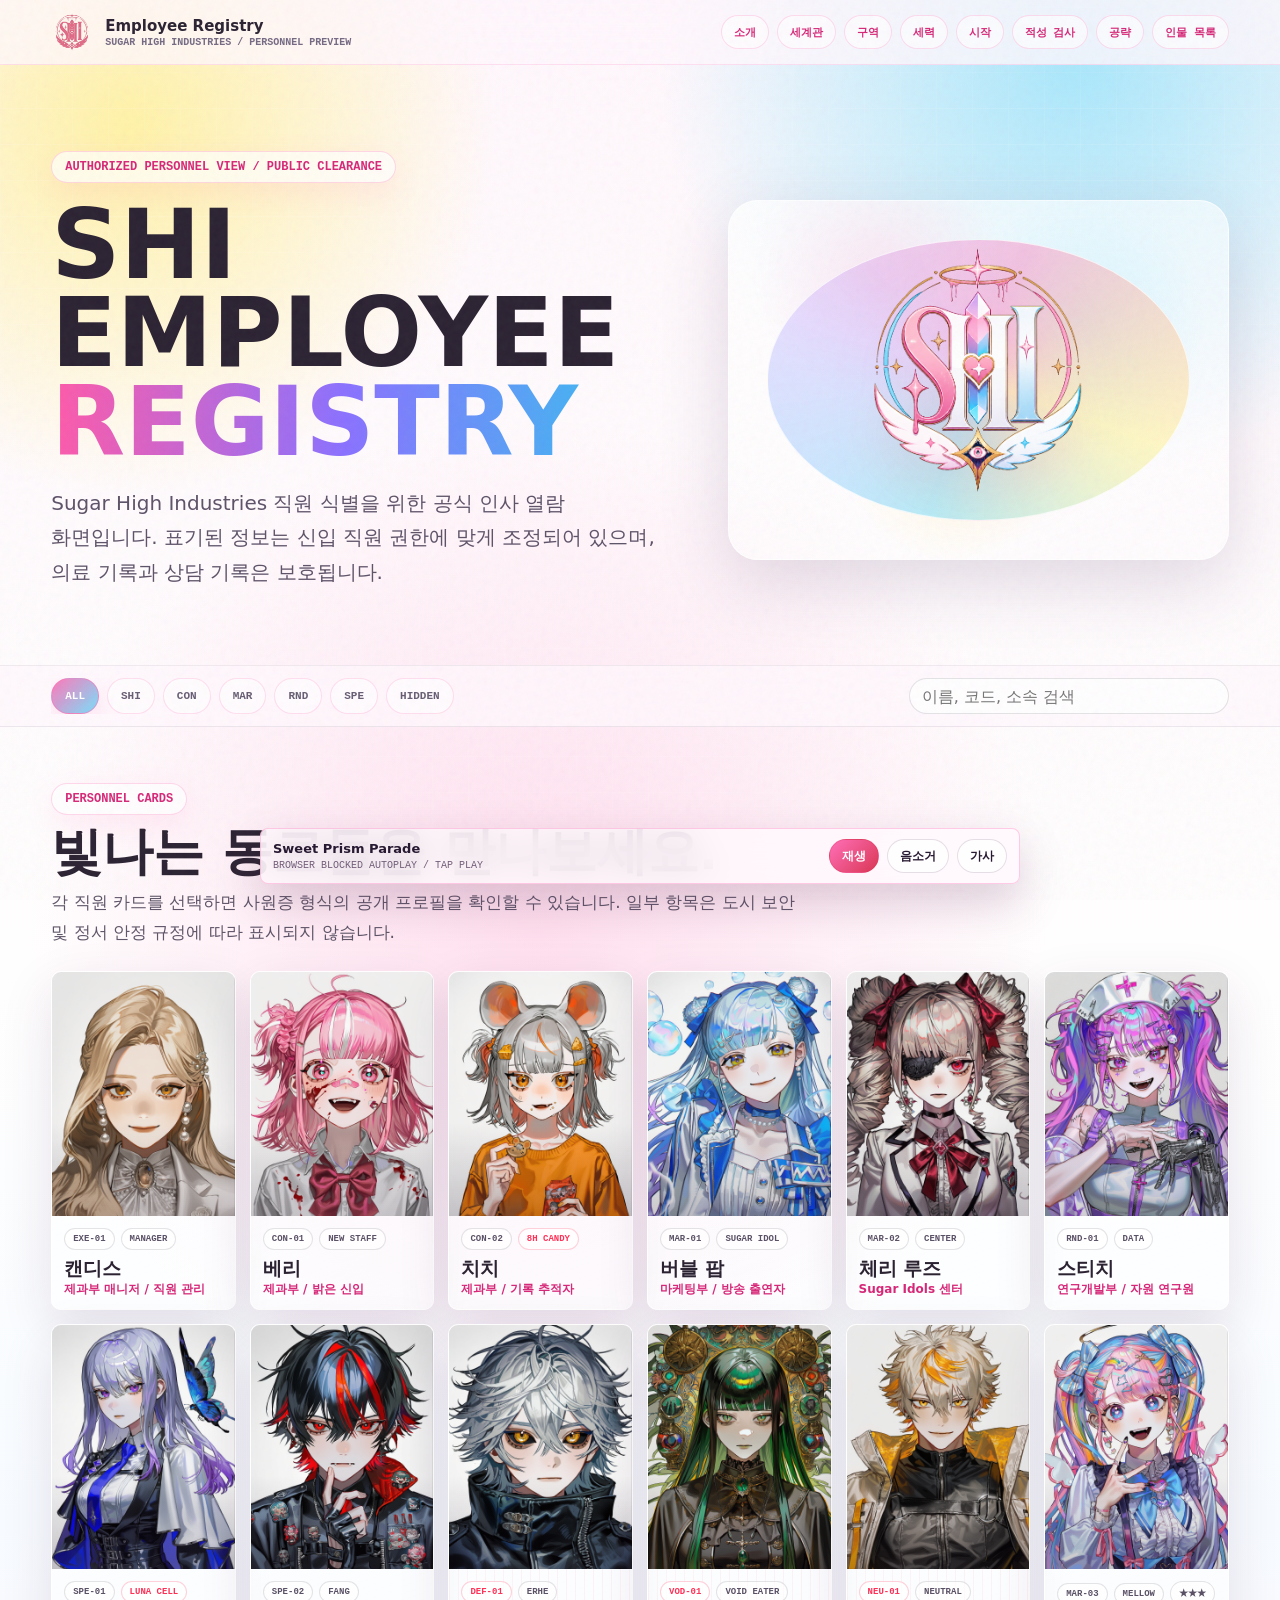
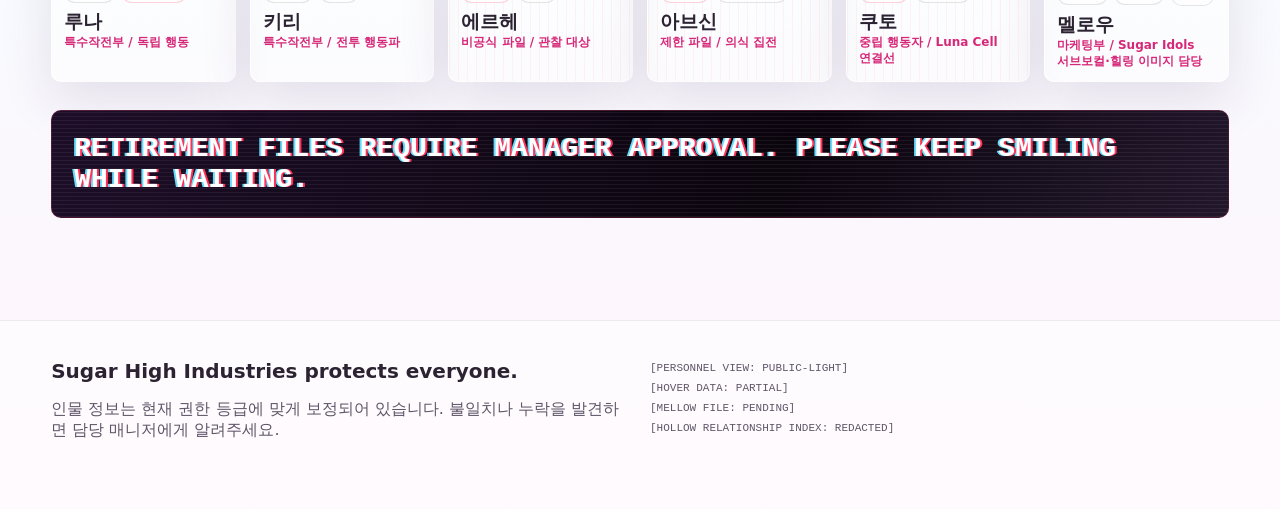
==== commit 4f1c1294: "s s" ====
--- a/characters.html
+++ b/characters.html
@@ -1060,5 +1060,6 @@
       if (event.key === "Escape") closeEmployee();
     });
   </script>
+  <script src="music.js"></script>
 </body>
 </html>
